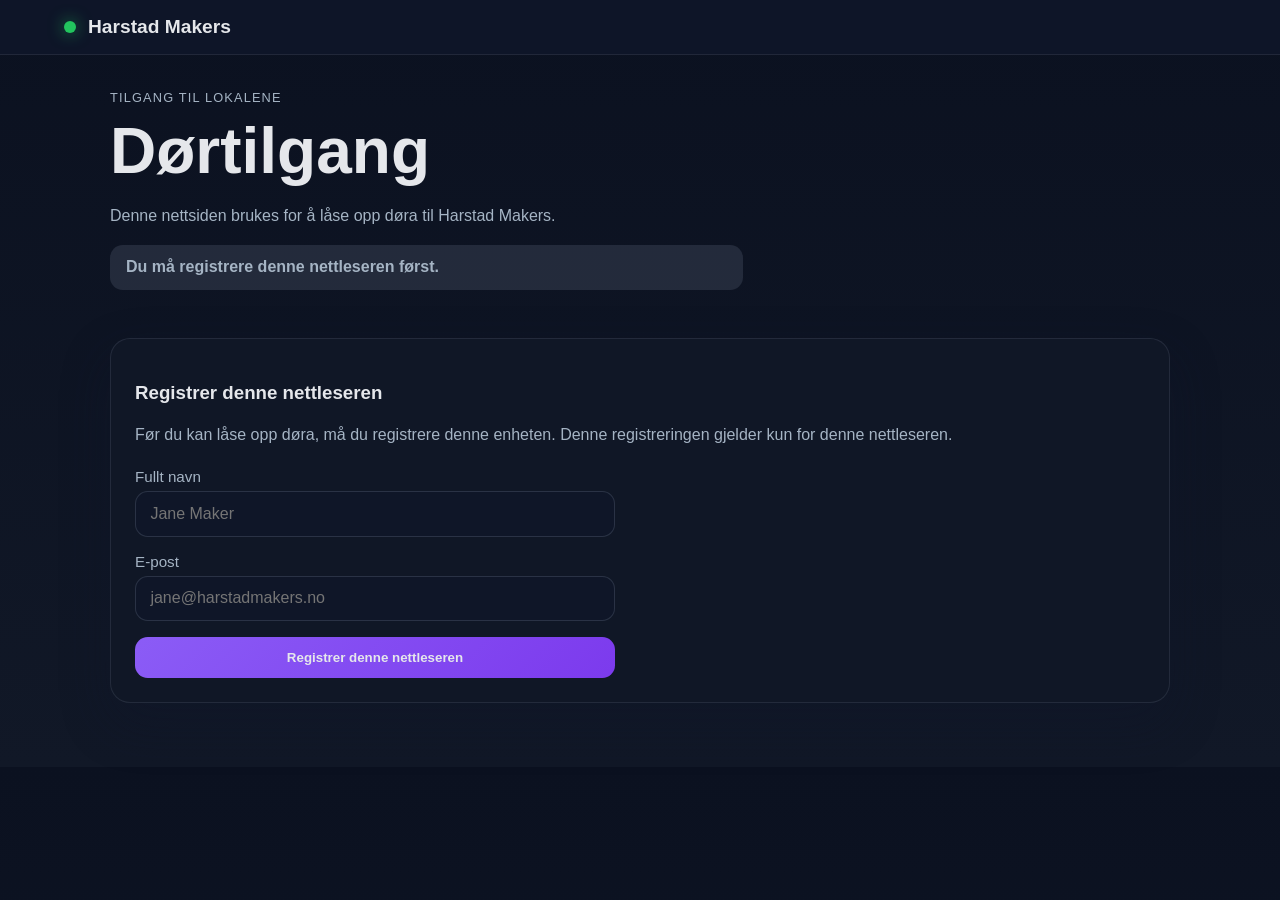
==== ttl/public/index.html @ 7c590214 "Flytter alt inn i /ttl. Oppdatert .gitignore. Dokumentert flyt i README.md. Gjenstående oppgaver i T" ====
<!DOCTYPE html>
<html lang="no">
  <head>
    <meta charset="UTF-8" />
    <meta name="viewport" content="width=device-width, initial-scale=1.0" />
    <title>Harstad Makers</title>
    <link rel="stylesheet" href="./styles.css" />
  </head>
  <body>
    <header class="topbar">
      <div class="brand">
        <span class="dot"></span>
        <h1>Harstad Makers</h1>
      </div>
    </header>

    <main>
      <section class="hero">
        <div class="hero-copy">
          <p class="eyebrow">Tilgang Til Lokalene</p>
          <h2>Dørtilgang</h2>
          <p>Denne nettsiden brukes for å låse opp døra til Harstad Makers.</p>
          
          <div id="status-message" class="status-box neutral">Sjekker registreringsstatus...</div>
        </div>
      </section>

      <section id="registration-panel" class="panel hidden">
        <h3>Registrer denne nettleseren</h3>
        <p class="panel-copy">Før du kan låse opp døra, må du registrere denne enheten. Denne registreringen gjelder kun for denne nettleseren.</p>
        <div class="stack compact-stack">
          <label>
            <span>Fullt navn</span>
            <input id="register-member-name" type="text" placeholder="Jane Maker" autocomplete="name" />
          </label>
          <label>
            <span>E-post</span>
            <input id="register-member-email" type="email" placeholder="jane@harstadmakers.no" autocomplete="email" />
          </label>
          <button id="register-browser" class="primary wide-button">Registrer denne nettleseren</button>
        </div>
      </section>

      <section id="member-panel" class="panel hidden">
        <h3>Klar til å låse opp</h3>
        <p id="member-panel-copy" class="panel-copy">Nettleseren er registrert og klar til bruk.</p>
        <div class="single-action-card">
          <div>
            <p class="card-label">Registrert som</p>
            <p id="registered-member-id" class="member-id-value"></p>
          </div>
          <div class="button-stack">
            <button id="unlock-door" class="primary wide-button">Lås opp døra</button>
            <button id="delete-registration" class="subtle-button wide-button">Slett registrering</button>
          </div>
        </div>
      </section>
    </main>

    <script type="module" src="./app.js"></script>
  </body>
</html>
---- ttl/public/styles.css ----
:root {
  --bg: #edd286;
  --panel: #edd096;
  --panel-alt: #edd446;
  --primary: #8b5cf6;
  --secondary: #22c55e;
  --text: #e5e7eb;
  --muted: #a5b4c4;
  --danger: #ef4444;
  --shadow: rgba(15, 23, 42, 0.32);
}

* {
  box-sizing: border-box;
}

body {
  margin: 0;
  font-family: Arial, sans-serif;
  background: linear-gradient(180deg, #0b1120 0%, #111827 100%);
  color: var(--text);
}

.topbar {
  display: flex;
  align-items: center;
  justify-content: space-between;
  padding: 1rem 5vw;
  border-bottom: 1px solid rgba(255, 255, 255, 0.08);
  background: rgba(15, 23, 42, 0.9);
  position: sticky;
  top: 0;
  backdrop-filter: blur(8px);
}

.brand {
  display: flex;
  align-items: center;
  gap: 0.75rem;
}

.brand h1 {
  margin: 0;
  font-size: 1.2rem;
}

.dot {
  width: 12px;
  height: 12px;
  border-radius: 50%;
  background: var(--secondary);
  box-shadow: 0 0 16px rgba(34, 197, 94, 0.7);
}

nav {
  display: flex;
  gap: 1.2rem;
}

nav a {
  color: var(--muted);
  text-decoration: none;
}

main {
  max-width: 1100px;
  margin: 0 auto;
  padding: 2rem 1.25rem 4rem;
}

.hero {
  display: grid;
  grid-template-columns: 1.6fr 1fr;
  gap: 2rem;
  align-items: start;
}

.eyebrow {
  margin: 0 0 0.6rem;
  color: #c4b5fd;
  font-size: 0.8rem;
  letter-spacing: 0.09em;
  text-transform: uppercase;
}

.hero-copy h2 {
  font-size: clamp(2.2rem, 5vw, 4rem);
  line-height: 1.05;
  margin: 0 0 1rem;
}

.hero-copy p {
  max-width: 60ch;
  color: var(--muted);
  line-height: 1.7;
}

.actions {
  display: flex;
  gap: 0.8rem;
  margin-top: 1.5rem;
  flex-wrap: wrap;
}

.hidden {
  display: none !important;
}

button {
  border: 0;
  border-radius: 0.8rem;
  background: rgba(148, 163, 184, 0.18);
  color: var(--text);
  padding: 0.8rem 1rem;
  cursor: pointer;
  font-weight: 600;
}

button.primary {
  background: linear-gradient(135deg, var(--primary), #7c3aed);
}

button.subtle-button {
  background: rgba(239, 68, 68, 0.12);
  color: #fecaca;
  border: 1px solid rgba(239, 68, 68, 0.22);
}

.hero-card,
.panel {
  background: rgba(17, 24, 39, 0.9);
  border: 1px solid rgba(148, 163, 184, 0.14);
  border-radius: 1.25rem;
  box-shadow: 0 20px 50px var(--shadow);
}

.hero-card {
  padding: 1.4rem;
}

.status-box {
  padding: 0.85rem 1rem;
  margin: 0.75rem 0 1rem;
  border-radius: 0.8rem;
  font-weight: 600;
}

.status-box.neutral {
  background: rgba(148, 163, 184, 0.16);
  color: var(--muted);
}

.status-box.success {
  background: rgba(34, 197, 94, 0.14);
  color: #bbf7d0;
}

.status-box.error {
  background: rgba(239, 68, 68, 0.12);
  color: #fecaca;
}

#member-list {
  list-style: none;
  padding: 0;
  margin: 0;
  display: grid;
  gap: 0.6rem;
}

#member-list li {
  padding: 0.75rem 0.85rem;
  background: rgba(148, 163, 184, 0.07);
  border-radius: 0.8rem;
}

.panel {
  margin-top: 2rem;
  padding: 1.5rem;
}

.flow-panel + .flow-panel {
  margin-top: 1rem;
}

.panel-copy {
  margin: 0 0 1.25rem;
  color: var(--muted);
  line-height: 1.6;
}

.stack {
  display: grid;
  gap: 1rem;
  max-width: 720px;
}

.compact-stack {
  max-width: 480px;
}

.single-action-card {
  display: flex;
  align-items: center;
  justify-content: space-between;
  gap: 1rem;
  padding: 1.25rem;
  border-radius: 1rem;
  background: rgba(15, 23, 42, 0.8);
  border: 1px solid rgba(148, 163, 184, 0.16);
}

.button-stack {
  display: grid;
  gap: 0.75rem;
}

.card-label {
  margin: 0 0 0.35rem;
  color: var(--muted);
  font-size: 0.85rem;
  text-transform: uppercase;
  letter-spacing: 0.08em;
}

.member-id-value {
  margin: 0;
  font-size: 1.05rem;
  font-weight: 700;
  color: var(--text);
}

.wide-button {
  min-width: 220px;
}

label {
  display: grid;
  gap: 0.38rem;
  color: var(--muted);
  font-size: 0.95rem;
}

input {
  border: 1px solid rgba(148, 163, 184, 0.2);
  background: rgba(15, 23, 42, 0.8);
  color: var(--text);
  border-radius: 0.8rem;
  padding: 0.8rem 0.9rem;
  font-size: 1rem;
}

.result-box {
  background: rgba(15, 23, 42, 0.8);
  border-radius: 1rem;
  padding: 1rem;
  margin-top: 1.5rem;
}

pre {
  white-space: pre-wrap;
  word-break: break-word;
  color: #dbeafe;
  margin: 0;
  line-height: 1.7;
}

@media (max-width: 760px) {
  .hero {
    grid-template-columns: 1fr;
  }

  nav {
    display: none;
  }

  .single-action-card {
    flex-direction: column;
    align-items: stretch;
  }

  .wide-button {
    min-width: 0;
    width: 100%;
  }
}
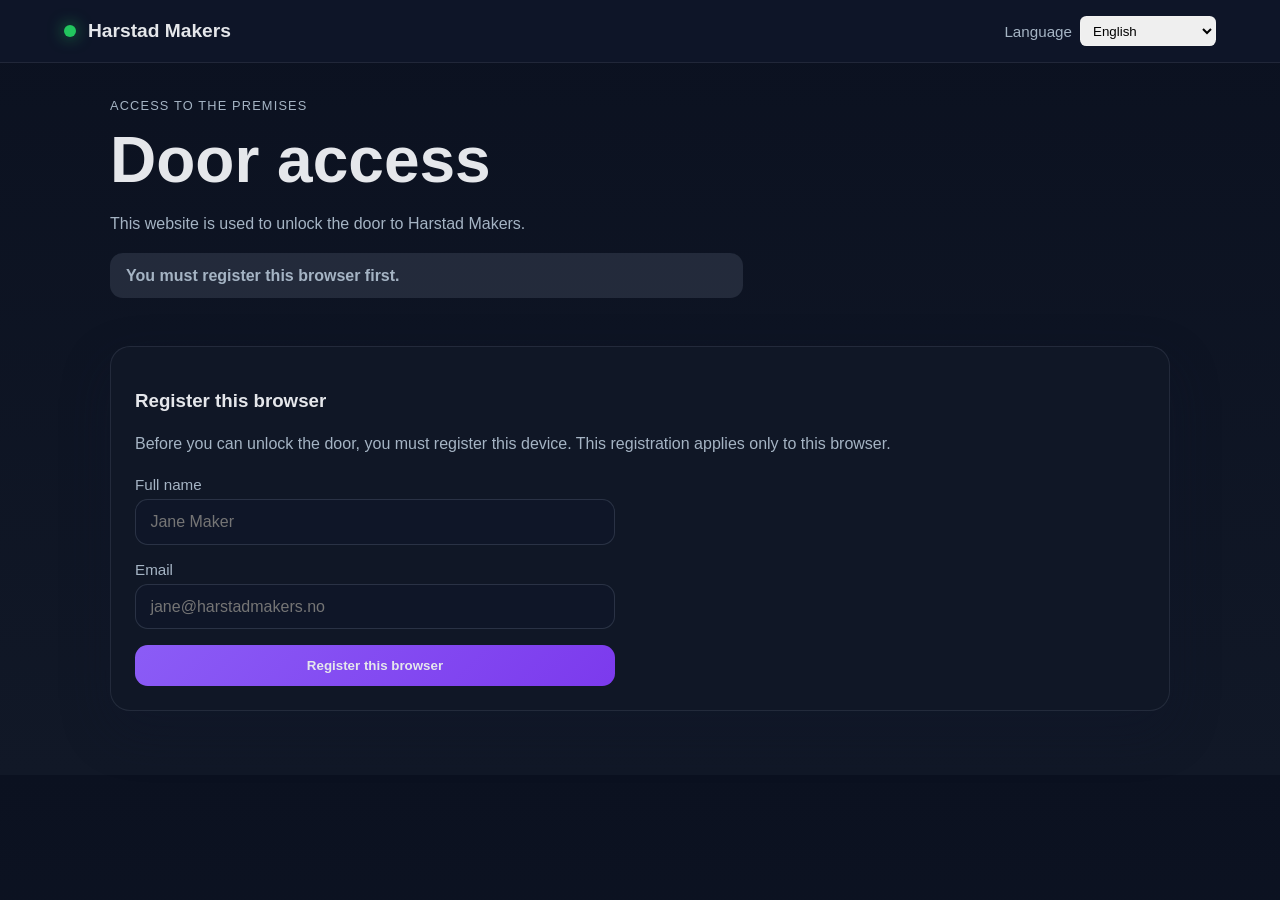
==== commit 63f3f8bc: "Støtte for flere språk i frontend. Default English, også om en oversettelse mangler. Har AI-generert" ====
--- a/ttl/public/index.html
+++ b/ttl/public/index.html
@@ -1,57 +1,65 @@
 <!DOCTYPE html>
-<html lang="no">
+<html lang="en">
   <head>
     <meta charset="UTF-8" />
     <meta name="viewport" content="width=device-width, initial-scale=1.0" />
-    <title>Harstad Makers</title>
+    <title data-i18n="page.title">Harstad Makers</title>
     <link rel="stylesheet" href="./styles.css" />
   </head>
   <body>
     <header class="topbar">
       <div class="brand">
         <span class="dot"></span>
-        <h1>Harstad Makers</h1>
+        <h1 data-i18n="brand.name">Harstad Makers</h1>
       </div>
+      <label class="language-selector">
+        <span data-i18n="language.label">Language</span>
+        <select id="language-select" aria-label="Language" data-i18n-aria-label="language.label">
+          <option value="en">English</option>
+          <option value="nb_no">Norsk bokmål</option>
+          <option value="se">Davvisámegiella</option>
+        </select>
+      </label>
     </header>
 
     <main>
       <section class="hero">
         <div class="hero-copy">
-          <p class="eyebrow">Tilgang Til Lokalene</p>
-          <h2>Dørtilgang</h2>
-          <p>Denne nettsiden brukes for å låse opp døra til Harstad Makers.</p>
+          <p class="eyebrow" data-i18n="hero.eyebrow">Access to the premises</p>
+          <h2 data-i18n="hero.heading">Door access</h2>
+          <p data-i18n="hero.description">This website is used to unlock the door to Harstad Makers.</p>
           
-          <div id="status-message" class="status-box neutral">Sjekker registreringsstatus...</div>
+          <div id="status-message" class="status-box neutral" data-i18n="status.checking">Checking registration status...</div>
         </div>
       </section>
 
       <section id="registration-panel" class="panel hidden">
-        <h3>Registrer denne nettleseren</h3>
-        <p class="panel-copy">Før du kan låse opp døra, må du registrere denne enheten. Denne registreringen gjelder kun for denne nettleseren.</p>
+        <h3 data-i18n="registration.heading">Register this browser</h3>
+        <p class="panel-copy" data-i18n="registration.description">Before you can unlock the door, you must register this device. This registration applies only to this browser.</p>
         <div class="stack compact-stack">
           <label>
-            <span>Fullt navn</span>
-            <input id="register-member-name" type="text" placeholder="Jane Maker" autocomplete="name" />
+            <span data-i18n="form.fullName">Full name</span>
+            <input id="register-member-name" type="text" data-i18n-placeholder="form.fullNamePlaceholder" placeholder="Jane Maker" autocomplete="name" />
           </label>
           <label>
-            <span>E-post</span>
-            <input id="register-member-email" type="email" placeholder="jane@harstadmakers.no" autocomplete="email" />
+            <span data-i18n="form.email">Email</span>
+            <input id="register-member-email" type="email" data-i18n-placeholder="form.emailPlaceholder" placeholder="jane@harstadmakers.no" autocomplete="email" />
           </label>
-          <button id="register-browser" class="primary wide-button">Registrer denne nettleseren</button>
+          <button id="register-browser" class="primary wide-button" data-i18n="registration.button">Register this browser</button>
         </div>
       </section>
 
       <section id="member-panel" class="panel hidden">
-        <h3>Klar til å låse opp</h3>
-        <p id="member-panel-copy" class="panel-copy">Nettleseren er registrert og klar til bruk.</p>
+        <h3 data-i18n="member.heading">Ready to unlock</h3>
+        <p id="member-panel-copy" class="panel-copy" data-i18n="member.ready">The browser is registered and ready to use.</p>
         <div class="single-action-card">
           <div>
-            <p class="card-label">Registrert som</p>
+            <p class="card-label" data-i18n="member.registeredAs">Registered as</p>
             <p id="registered-member-id" class="member-id-value"></p>
           </div>
           <div class="button-stack">
-            <button id="unlock-door" class="primary wide-button">Lås opp døra</button>
-            <button id="delete-registration" class="subtle-button wide-button">Slett registrering</button>
+            <button id="unlock-door" class="primary wide-button" data-i18n="unlock.button">Unlock the door</button>
+            <button id="delete-registration" class="subtle-button wide-button" data-i18n="registration.delete">Delete registration</button>
           </div>
         </div>
       </section>
--- a/ttl/public/styles.css
+++ b/ttl/public/styles.css
@@ -33,6 +33,18 @@
   backdrop-filter: blur(8px);
 }
 
+.language-selector {
+  align-items: center;
+  display: flex;
+  gap: 0.5rem;
+}
+
+.language-selector select {
+  border: 1px solid rgba(255, 255, 255, 0.2);
+  border-radius: 0.4rem;
+  padding: 0.35rem 0.5rem;
+}
+
 .brand {
   display: flex;
   align-items: center;
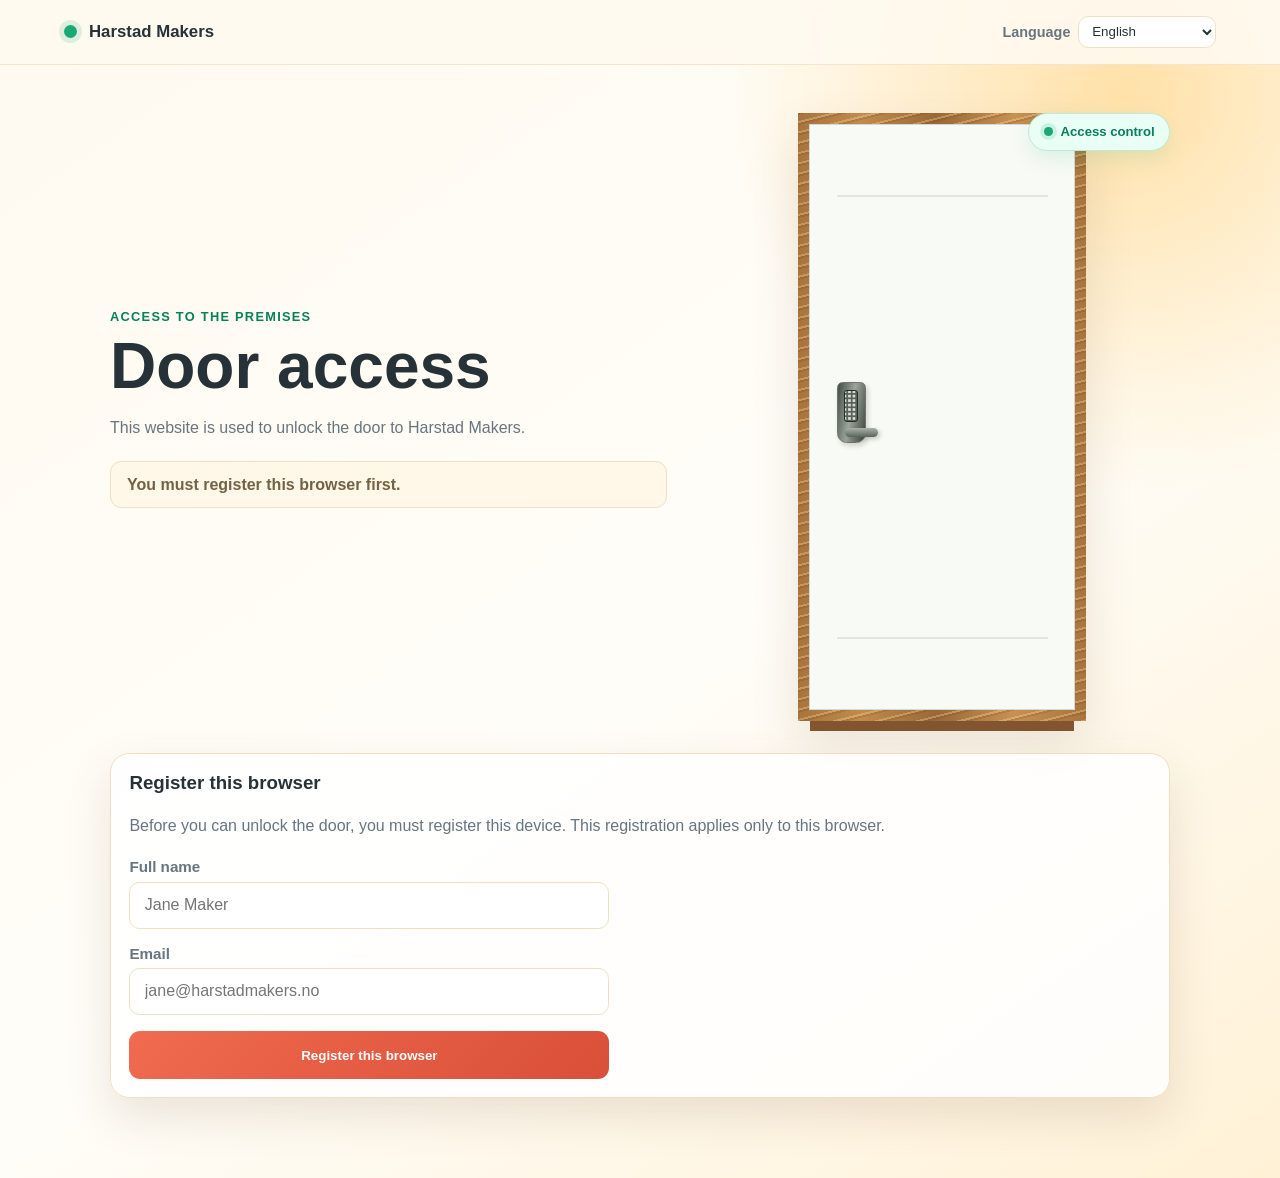
==== commit f268881d: "Styling. Illustrasjon av en dør, lysere farger. Mobilvennlig." ====
--- a/ttl/public/index.html
+++ b/ttl/public/index.html
@@ -30,6 +30,20 @@
           <p data-i18n="hero.description">This website is used to unlock the door to Harstad Makers.</p>
           
           <div id="status-message" class="status-box neutral" data-i18n="status.checking">Checking registration status...</div>
+        </div>
+        <div class="hero-visual" aria-hidden="true">
+          <div class="access-badge">
+            <span class="badge-light"></span>
+            <span data-i18n="hero.badge">Access control</span>
+          </div>
+          <div class="door-frame">
+            <div class="door">
+              <span class="yale-lock">
+                <span class="yale-keypad"></span>
+              </span>
+              <span class="door-handle"></span>
+            </div>
+          </div>
         </div>
       </section>
 
@@ -65,6 +79,6 @@
       </section>
     </main>
 
-    <script type="module" src="./app.js"></script>
+    <script type="module" src="./js/app.js"></script>
   </body>
 </html>
--- a/ttl/public/styles.css
+++ b/ttl/public/styles.css
@@ -1,13 +1,17 @@
 :root {
-  --bg: #edd286;
-  --panel: #edd096;
-  --panel-alt: #edd446;
-  --primary: #8b5cf6;
-  --secondary: #22c55e;
-  --text: #e5e7eb;
-  --muted: #a5b4c4;
-  --danger: #ef4444;
-  --shadow: rgba(15, 23, 42, 0.32);
+  --background: #fffaf0;
+  --background-accent: #fff1d6;
+  --surface: #ffffff;
+  --surface-soft: #fff8eb;
+  --primary: #f06b4f;
+  --primary-dark: #d94f38;
+  --secondary: #19a974;
+  --secondary-dark: #087f5b;
+  --text: #263238;
+  --muted: #66757f;
+  --border: #f0dfc2;
+  --danger: #c94b4b;
+  --shadow: rgba(91, 62, 33, 0.13);
 }
 
 * {
@@ -15,34 +19,46 @@
 }
 
 body {
+  min-height: 100vh;
   margin: 0;
+  color: var(--text);
   font-family: Arial, sans-serif;
-  background: linear-gradient(180deg, #0b1120 0%, #111827 100%);
-  color: var(--text);
+  background:
+    radial-gradient(circle at 88% 8%, #ffe1a8 0, transparent 25rem),
+    linear-gradient(145deg, var(--background) 0%, #fffdf8 55%, var(--background-accent) 100%);
 }
 
 .topbar {
+  position: sticky;
+  top: 0;
+  z-index: 2;
   display: flex;
   align-items: center;
   justify-content: space-between;
-  padding: 1rem 5vw;
-  border-bottom: 1px solid rgba(255, 255, 255, 0.08);
-  background: rgba(15, 23, 42, 0.9);
-  position: sticky;
-  top: 0;
-  backdrop-filter: blur(8px);
+  padding: 0.75rem 1rem;
+  border-bottom: 1px solid rgba(240, 223, 194, 0.8);
+  background: rgba(255, 250, 240, 0.9);
+  backdrop-filter: blur(10px);
 }
 
 .language-selector {
+  display: flex;
   align-items: center;
-  display: flex;
   gap: 0.5rem;
+  color: var(--muted);
+  font-size: 0.8rem;
+}
+
+.language-selector select,
+input {
+  border: 1px solid var(--border);
+  border-radius: 0.65rem;
+  background: var(--surface);
+  color: var(--text);
 }
 
 .language-selector select {
-  border: 1px solid rgba(255, 255, 255, 0.2);
-  border-radius: 0.4rem;
-  padding: 0.35rem 0.5rem;
+  padding: 0.4rem 0.55rem;
 }
 
 .brand {
@@ -53,65 +69,171 @@
 
 .brand h1 {
   margin: 0;
-  font-size: 1.2rem;
+  font-size: 1.05rem;
 }
 
 .dot {
-  width: 12px;
-  height: 12px;
+  width: 13px;
+  height: 13px;
   border-radius: 50%;
   background: var(--secondary);
-  box-shadow: 0 0 16px rgba(34, 197, 94, 0.7);
-}
-
-nav {
-  display: flex;
-  gap: 1.2rem;
-}
-
-nav a {
-  color: var(--muted);
-  text-decoration: none;
+  box-shadow: 0 0 0 5px rgba(25, 169, 116, 0.14);
 }
 
 main {
   max-width: 1100px;
   margin: 0 auto;
-  padding: 2rem 1.25rem 4rem;
+  padding: 1.5rem 1rem 3rem;
 }
 
 .hero {
   display: grid;
-  grid-template-columns: 1.6fr 1fr;
-  gap: 2rem;
-  align-items: start;
+  grid-template-columns: 1fr;
+  gap: 1.25rem;
+  align-items: center;
+  min-height: auto;
 }
 
 .eyebrow {
-  margin: 0 0 0.6rem;
-  color: #c4b5fd;
+  margin: 0 0 0.7rem;
+  color: var(--secondary-dark);
   font-size: 0.8rem;
-  letter-spacing: 0.09em;
+  font-weight: 700;
+  letter-spacing: 0.1em;
   text-transform: uppercase;
 }
 
 .hero-copy h2 {
-  font-size: clamp(2.2rem, 5vw, 4rem);
-  line-height: 1.05;
+  max-width: 100%;
   margin: 0 0 1rem;
-}
-
-.hero-copy p {
-  max-width: 60ch;
+  color: var(--text);
+  font-size: clamp(2.7rem, 14vw, 4rem);
+  line-height: 0.98;
+}
+
+.hero-copy > p:not(.eyebrow) {
+  max-width: 48ch;
   color: var(--muted);
   line-height: 1.7;
 }
 
-.actions {
+.hero-visual {
+  position: relative;
+  min-height: 26rem;
+  display: grid;
+  place-items: center;
+}
+
+.access-badge {
+  position: absolute;
+  top: 0;
+  right: 50%;
+  z-index: 1;
   display: flex;
-  gap: 0.8rem;
-  margin-top: 1.5rem;
-  flex-wrap: wrap;
+  align-items: center;
+  gap: 0.5rem;
+  padding: 0.65rem 0.9rem;
+  border: 1px solid #bcebd7;
+  border-radius: 999px;
+  color: var(--secondary-dark);
+  background: #e9fff5;
+  font-size: 0.82rem;
+  font-weight: 700;
+  transform: translateX(50%);
+  box-shadow: 0 8px 20px rgba(25, 169, 116, 0.12);
+}
+
+.badge-light {
+  width: 0.55rem;
+  height: 0.55rem;
+  border-radius: 50%;
+  background: var(--secondary);
+  box-shadow: 0 0 0 4px rgba(25, 169, 116, 0.15);
+}
+
+.door-frame {
+  position: relative;
+  width: min(58%, 15rem);
+  height: 26rem;
+  padding: 0.7rem;
+  border-radius: 0;
+  background:
+    repeating-linear-gradient(
+      166deg,
+      rgba(99, 62, 28, 0.18) 0 2px,
+      transparent 2px 8px,
+      rgba(255, 228, 166, 0.3) 8px 10px
+    ),
+    linear-gradient(90deg, #a8733d, #c18b4d 22%, #9a6837 48%, #c79152 75%, #a8733d);
+  box-shadow: 0 22px 0 -12px #82542f, 0 22px 45px var(--shadow);
+}
+
+.door {
+  position: relative;
+  height: 100%;
+  overflow: hidden;
+  border-radius: 0;
+  border: 1px solid #d5d8d2;
+  background: #f8faf5;
+  box-shadow: none;
+}
+
+.door::before,
+.door::after {
+  position: absolute;
+  left: 10%;
+  right: 10%;
+  height: 0.12rem;
+  content: "";
+  background: rgba(129, 139, 130, 0.18);
+}
+
+.door::before {
+  top: 12%;
+}
+
+.door::after {
+  bottom: 12%;
+}
+
+.door-handle {
+  position: absolute;
+  top: 52%;
+  left: 13%;
+  z-index: 3;
+  width: 2.1rem;
+  height: 0.55rem;
+  border: 0;
+  border-radius: 1rem;
+  background: linear-gradient(180deg, #aab2a9, #59645b);
+  box-shadow: 2px 2px 4px rgba(48, 57, 48, 0.25);
+}
+
+.yale-lock {
+  position: absolute;
+  top: 44%;
+  left: 10%;
+  z-index: 2;
+  display: grid;
+  justify-items: center;
+  width: 1.8rem;
+  height: 3.8rem;
+  padding-top: 0.45rem;
+  border: 1px solid #6d756e;
+  border-radius: 0.35rem 0.35rem 0.6rem 0.6rem;
+  color: #e8ebe4;
+  background: linear-gradient(100deg, #434b46, #9da69c 48%, #3c443f);
+  box-shadow: 2px 3px 5px rgba(48, 57, 48, 0.2);
+}
+
+.yale-keypad {
+  width: 0.9rem;
+  height: 2rem;
+  border: 1px solid #242a27;
+  border-radius: 0.18rem;
+  background:
+    radial-gradient(circle, #d8ddd5 0 0.08rem, transparent 0.09rem) 0.14rem 0.18rem / 0.28rem 0.28rem,
+    #59615b;
 }
 
 .hidden {
@@ -120,79 +242,81 @@
 
 button {
   border: 0;
-  border-radius: 0.8rem;
-  background: rgba(148, 163, 184, 0.18);
-  color: var(--text);
-  padding: 0.8rem 1rem;
+  border-radius: 0.7rem;
+  padding: 0.85rem 1rem;
+  min-height: 3rem;
+  color: #fff;
+  background: #dfece7;
   cursor: pointer;
-  font-weight: 600;
+  font-weight: 700;
+  transition: transform 160ms ease, box-shadow 160ms ease, background 160ms ease;
+}
+
+button:hover:not(:disabled) {
+  transform: translateY(-2px);
+  box-shadow: 0 8px 16px var(--shadow);
+}
+
+button:focus-visible,
+input:focus-visible,
+select:focus-visible {
+  outline: 3px solid rgba(25, 169, 116, 0.3);
+  outline-offset: 2px;
+}
+
+button:disabled {
+  cursor: wait;
+  opacity: 0.65;
 }
 
 button.primary {
-  background: linear-gradient(135deg, var(--primary), #7c3aed);
+  background: linear-gradient(135deg, var(--primary), var(--primary-dark));
 }
 
 button.subtle-button {
-  background: rgba(239, 68, 68, 0.12);
-  color: #fecaca;
-  border: 1px solid rgba(239, 68, 68, 0.22);
-}
-
-.hero-card,
+  border: 1px solid #f3c7c7;
+  color: var(--danger);
+  background: #fff3f1;
+}
+
 .panel {
-  background: rgba(17, 24, 39, 0.9);
-  border: 1px solid rgba(148, 163, 184, 0.14);
-  border-radius: 1.25rem;
-  box-shadow: 0 20px 50px var(--shadow);
-}
-
-.hero-card {
-  padding: 1.4rem;
+  position: relative;
+  z-index: 1;
+  margin-top: -0.5rem;
+  padding: 1.15rem;
+  border: 1px solid var(--border);
+  border-radius: 1.2rem;
+  background: rgba(255, 255, 255, 0.86);
+  box-shadow: 0 18px 45px var(--shadow);
+}
+
+.panel h3 {
+  margin-top: 0;
 }
 
 .status-box {
+  margin: 1.25rem 0 1rem;
   padding: 0.85rem 1rem;
-  margin: 0.75rem 0 1rem;
-  border-radius: 0.8rem;
-  font-weight: 600;
+  border-radius: 0.7rem;
+  font-weight: 700;
 }
 
 .status-box.neutral {
-  background: rgba(148, 163, 184, 0.16);
-  color: var(--muted);
+  border: 1px solid #f0dfc2;
+  color: #756244;
+  background: #fff8e9;
 }
 
 .status-box.success {
-  background: rgba(34, 197, 94, 0.14);
-  color: #bbf7d0;
+  border: 1px solid #bcebd7;
+  color: var(--secondary-dark);
+  background: #e9fff5;
 }
 
 .status-box.error {
-  background: rgba(239, 68, 68, 0.12);
-  color: #fecaca;
-}
-
-#member-list {
-  list-style: none;
-  padding: 0;
-  margin: 0;
-  display: grid;
-  gap: 0.6rem;
-}
-
-#member-list li {
-  padding: 0.75rem 0.85rem;
-  background: rgba(148, 163, 184, 0.07);
-  border-radius: 0.8rem;
-}
-
-.panel {
-  margin-top: 2rem;
-  padding: 1.5rem;
-}
-
-.flow-panel + .flow-panel {
-  margin-top: 1rem;
+  border: 1px solid #f3c7c7;
+  color: var(--danger);
+  background: #fff3f1;
 }
 
 .panel-copy {
@@ -211,15 +335,30 @@
   max-width: 480px;
 }
 
+label {
+  display: grid;
+  gap: 0.38rem;
+  color: var(--muted);
+  font-size: 0.95rem;
+  font-weight: 700;
+}
+
+input {
+  width: 100%;
+  padding: 0.85rem 0.9rem;
+  font-size: 1rem;
+}
+
 .single-action-card {
   display: flex;
-  align-items: center;
-  justify-content: space-between;
+  flex-direction: column;
+  align-items: stretch;
+  justify-content: initial;
   gap: 1rem;
   padding: 1.25rem;
+  border: 1px solid #f4dfb7;
   border-radius: 1rem;
-  background: rgba(15, 23, 42, 0.8);
-  border: 1px solid rgba(148, 163, 184, 0.16);
+  background: var(--surface-soft);
 }
 
 .button-stack {
@@ -231,68 +370,69 @@
   margin: 0 0 0.35rem;
   color: var(--muted);
   font-size: 0.85rem;
+  font-weight: 700;
+  letter-spacing: 0.08em;
   text-transform: uppercase;
-  letter-spacing: 0.08em;
 }
 
 .member-id-value {
   margin: 0;
+  color: var(--text);
   font-size: 1.05rem;
   font-weight: 700;
-  color: var(--text);
+  overflow-wrap: anywhere;
 }
 
 .wide-button {
-  min-width: 220px;
-}
-
-label {
-  display: grid;
-  gap: 0.38rem;
-  color: var(--muted);
-  font-size: 0.95rem;
-}
-
-input {
-  border: 1px solid rgba(148, 163, 184, 0.2);
-  background: rgba(15, 23, 42, 0.8);
-  color: var(--text);
-  border-radius: 0.8rem;
-  padding: 0.8rem 0.9rem;
-  font-size: 1rem;
-}
-
-.result-box {
-  background: rgba(15, 23, 42, 0.8);
-  border-radius: 1rem;
-  padding: 1rem;
-  margin-top: 1.5rem;
-}
-
-pre {
-  white-space: pre-wrap;
-  word-break: break-word;
-  color: #dbeafe;
-  margin: 0;
-  line-height: 1.7;
-}
-
-@media (max-width: 760px) {
+  width: 100%;
+}
+
+@media (min-width: 761px) {
+  .topbar {
+    padding: 1rem 5vw;
+  }
+
+  .language-selector {
+    flex-direction: row;
+    font-size: 0.9rem;
+  }
+
+  main {
+    padding: 3rem 1.25rem 5rem;
+  }
+
   .hero {
-    grid-template-columns: 1fr;
-  }
-
-  nav {
-    display: none;
+    grid-template-columns: 1.1fr 0.9fr;
+    gap: 3rem;
+    min-height: 38rem;
+  }
+
+  .hero-visual {
+    min-height: 38rem;
+  }
+
+  .panel {
+    margin-top: 2rem;
+  }
+
+  .door-frame {
+    width: min(65%, 18rem);
+    height: 38rem;
+  }
+
+  .access-badge {
+    right: 0;
+    transform: none;
   }
 
   .single-action-card {
-    flex-direction: column;
-    align-items: stretch;
+    flex-direction: row;
+    align-items: center;
+    justify-content: space-between;
   }
 
   .wide-button {
-    min-width: 0;
-    width: 100%;
-  }
-}
+    width: auto;
+    min-width: 220px;
+  }
+}
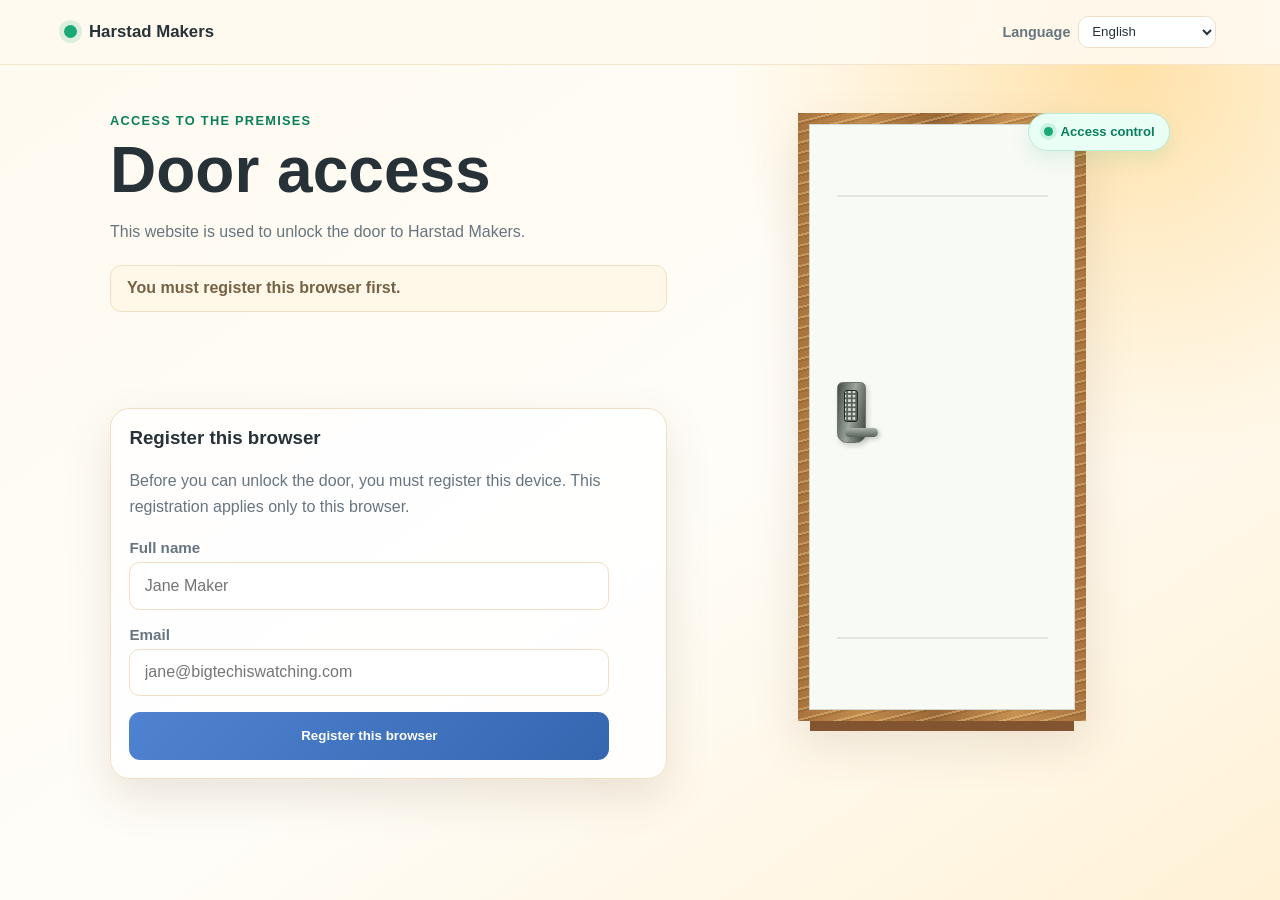
==== commit 7fe3509f: "Oppdatert mobilvisning." ====
--- a/ttl/public/index.html
+++ b/ttl/public/index.html
@@ -4,7 +4,7 @@
     <meta charset="UTF-8" />
     <meta name="viewport" content="width=device-width, initial-scale=1.0" />
     <title data-i18n="page.title">Harstad Makers</title>
-    <link rel="stylesheet" href="./styles.css" />
+    <link rel="stylesheet" href="./styles.css?v=20261107" />
   </head>
   <body>
     <header class="topbar">
@@ -45,37 +45,36 @@
             </div>
           </div>
         </div>
-      </section>
+        <section id="registration-panel" class="panel hidden">
+          <h3 data-i18n="registration.heading">Register this browser</h3>
+          <p class="panel-copy" data-i18n="registration.description">Before you can unlock the door, you must register this device. This registration applies only to this browser.</p>
+          <div class="stack compact-stack">
+            <label>
+              <span data-i18n="form.fullName">Full name</span>
+              <input id="register-member-name" type="text" data-i18n-placeholder="form.fullNamePlaceholder" placeholder="Jane Maker" autocomplete="name" />
+            </label>
+            <label>
+              <span data-i18n="form.email">Email</span>
+              <input id="register-member-email" type="email" data-i18n-placeholder="form.emailPlaceholder" placeholder="jane@harstadmakers.no" autocomplete="email" />
+            </label>
+            <button id="register-browser" class="primary wide-button" data-i18n="registration.button">Register this browser</button>
+          </div>
+        </section>
 
-      <section id="registration-panel" class="panel hidden">
-        <h3 data-i18n="registration.heading">Register this browser</h3>
-        <p class="panel-copy" data-i18n="registration.description">Before you can unlock the door, you must register this device. This registration applies only to this browser.</p>
-        <div class="stack compact-stack">
-          <label>
-            <span data-i18n="form.fullName">Full name</span>
-            <input id="register-member-name" type="text" data-i18n-placeholder="form.fullNamePlaceholder" placeholder="Jane Maker" autocomplete="name" />
-          </label>
-          <label>
-            <span data-i18n="form.email">Email</span>
-            <input id="register-member-email" type="email" data-i18n-placeholder="form.emailPlaceholder" placeholder="jane@harstadmakers.no" autocomplete="email" />
-          </label>
-          <button id="register-browser" class="primary wide-button" data-i18n="registration.button">Register this browser</button>
-        </div>
-      </section>
-
-      <section id="member-panel" class="panel hidden">
-        <h3 data-i18n="member.heading">Ready to unlock</h3>
-        <p id="member-panel-copy" class="panel-copy" data-i18n="member.ready">The browser is registered and ready to use.</p>
-        <div class="single-action-card">
-          <div>
-            <p class="card-label" data-i18n="member.registeredAs">Registered as</p>
-            <p id="registered-member-id" class="member-id-value"></p>
+        <section id="member-panel" class="panel hidden">
+          <h3 data-i18n="member.heading">Ready to unlock</h3>
+          <p id="member-panel-copy" class="panel-copy" data-i18n="member.ready">The browser is registered and ready to use.</p>
+          <div class="single-action-card">
+            <div>
+              <p class="card-label" data-i18n="member.registeredAs">Registered as</p>
+              <p id="registered-member-id" class="member-id-value"></p>
+            </div>
+            <div class="button-stack">
+              <button id="unlock-door" class="primary wide-button" data-i18n="unlock.button">Unlock the door</button>
+              <button id="delete-registration" class="subtle-button wide-button" data-i18n="registration.delete">Delete registration</button>
+            </div>
           </div>
-          <div class="button-stack">
-            <button id="unlock-door" class="primary wide-button" data-i18n="unlock.button">Unlock the door</button>
-            <button id="delete-registration" class="subtle-button wide-button" data-i18n="registration.delete">Delete registration</button>
-          </div>
-        </div>
+        </section>
       </section>
     </main>
 
--- a/ttl/public/styles.css
+++ b/ttl/public/styles.css
@@ -3,8 +3,8 @@
   --background-accent: #fff1d6;
   --surface: #ffffff;
   --surface-soft: #fff8eb;
-  --primary: #f06b4f;
-  --primary-dark: #d94f38;
+  --primary: #4f83d1;
+  --primary-dark: #3566b0;
   --secondary: #19a974;
   --secondary-dark: #087f5b;
   --text: #263238;
@@ -290,6 +290,11 @@
   box-shadow: 0 18px 45px var(--shadow);
 }
 
+.hero > .panel {
+  width: 100%;
+  margin-top: -12rem;
+}
+
 .panel h3 {
   margin-top: 0;
 }
@@ -403,15 +408,26 @@
 
   .hero {
     grid-template-columns: 1.1fr 0.9fr;
+    grid-template-areas:
+      "copy visual"
+      "panel visual";
+    grid-template-rows: auto 1fr;
     gap: 3rem;
     min-height: 38rem;
+    align-items: start;
+  }
+
+  .hero-copy {
+    grid-area: copy;
   }
 
   .hero-visual {
+    grid-area: visual;
     min-height: 38rem;
   }
 
-  .panel {
+  .hero > .panel {
+    grid-area: panel;
     margin-top: 2rem;
   }
 
